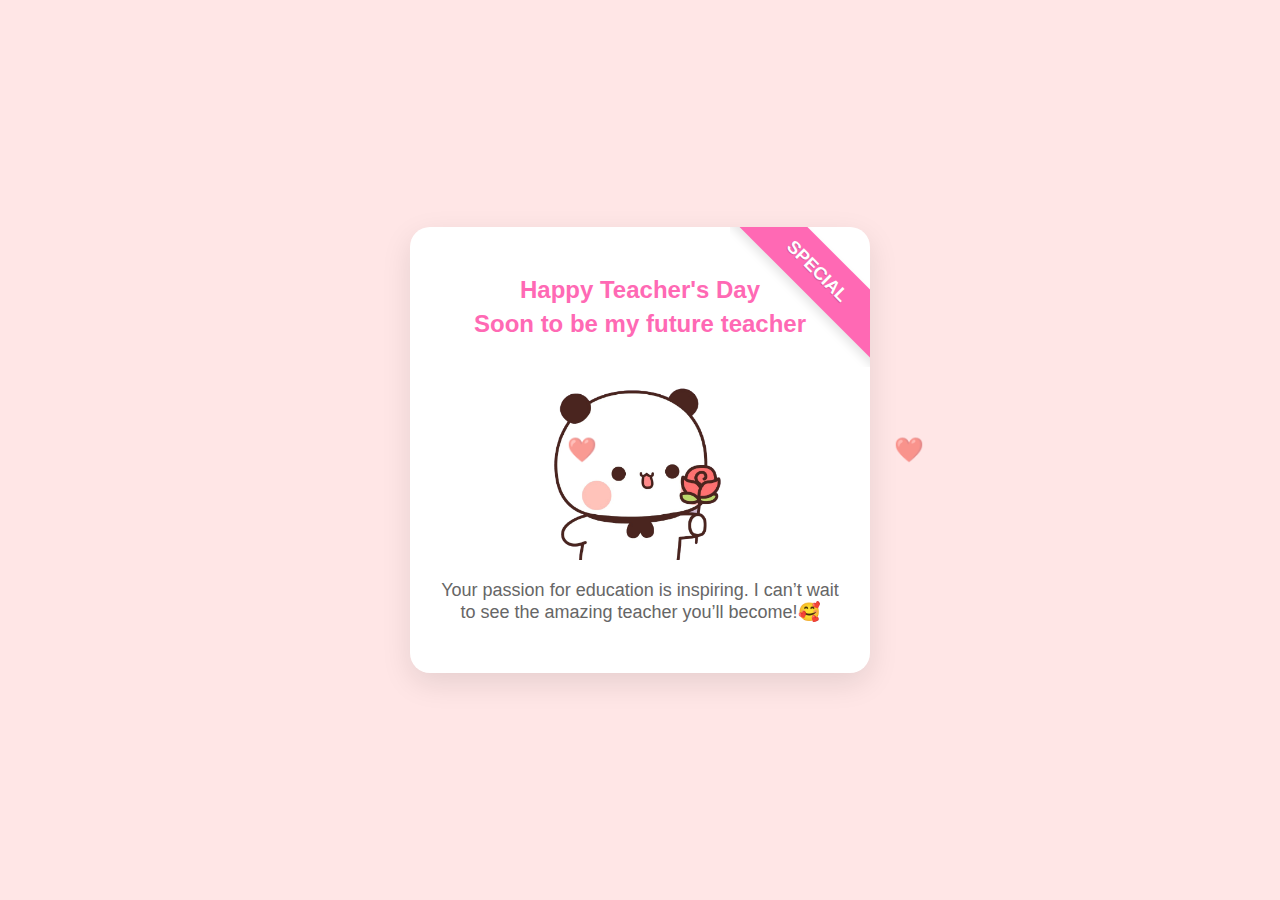
==== special.html @ ced45fee "Add files via upload" ====
<!DOCTYPE html>
<html lang="en">
<head>
    <meta charset="UTF-8">
    <meta name="viewport" content="width=device-width, initial-scale=1.0">
    <title>Happy Teacher's Day</title>
    <style>
        body {
            font-family: 'Arial', sans-serif;
            background-color: #ffe6e6;
            display: flex;
            justify-content: center;
            align-items: center;
            height: 100vh;
            margin: 0;
            overflow: hidden;
        }

        .card {
            background-color: white;
            border-radius: 20px;
            box-shadow: 0 10px 30px rgba(0, 0, 0, 0.1);
            padding: 30px;
            text-align: center;
            max-width: 400px;
            width: 90%;
            position: relative;
            overflow: hidden;
        }

        h1 {
            color: #ff69b4;
            font-size: 24px;
            margin-bottom: 20px;
            line-height: 1.4;
        }

        .panda-container {
            width: 200px;
            height: 200px;
            margin: 0 auto 20px;
            position: relative;
        }

        .panda-image {
            width: 100%;
            height: 100%;
            object-fit: contain;
            transition: transform 0.3s ease;
        }

        .heart {
            position: absolute;
            font-size: 24px;
            color: #ff69b4;
            opacity: 0;
            transition: all 0.5s ease;
        }

        .card:hover .panda-image {
            transform: scale(1.1);
        }

        .card:hover .heart {
            opacity: 1;
            transform: translateY(-20px);
        }

        .message {
            font-size: 18px;
            color: #666;
            margin-bottom: 20px;
        }

        .ribbon {
            position: absolute;
            top: -10px;
            right: -10px;
            width: 150px;
            height: 150px;
            overflow: hidden;
        }

        .ribbon::before,
        .ribbon::after {
            position: absolute;
            z-index: -1;
            content: '';
            display: block;
            border: 5px solid #ff69b4;
            border-top-color: transparent;
            border-right-color: transparent;
        }

        .ribbon::before {
            top: 0;
            left: 0;
        }

        .ribbon::after {
            bottom: 0;
            right: 0;
        }

        .ribbon span {
            position: absolute;
            display: block;
            width: 225px;
            padding: 15px 0;
            background-color: #ff69b4;
            box-shadow: 0 5px 10px rgba(0,0,0,.1);
            color: #fff;
            font: 700 18px/1 'Lato', sans-serif;
            text-shadow: 0 1px 1px rgba(0,0,0,.2);
            text-transform: uppercase;
            text-align: center;
            left: -25px;
            top: 30px;
            transform: rotate(45deg);
        }
    </style>
</head>
<body>
    <div class="card">
        <div class="ribbon"><span>Special</span></div>
        <h1>Happy Teacher's Day<br>Soon to be my future teacher</h1>
        <div class="panda-container">
            <img src="panda.gif" alt="Cute Panda" class="panda-image"> <!-- Updated src for local image -->
            <span class="heart" style="top: 20%; left: 20%;">❤️</span>
            <span class="heart" style="top: 30%; right: 25%;">❤️</span>
            <span class="heart" style="bottom: 25%; left: 30%;">❤️</span>
        </div>
        <p class="message">Your passion for education is inspiring. I can’t wait to see the amazing teacher you’ll become!🥰</p>
    </div>

    <script>
        // Add floating hearts animation
        function createHeart() {
            const heart = document.createElement('div');
            heart.innerHTML = '❤️';
            heart.style.position = 'fixed';
            heart.style.fontSize = '24px';
            heart.style.left = Math.random() * 100 + 'vw';
            heart.style.animationDuration = Math.random() * 3 + 2 + 's';
            heart.style.opacity = Math.random();
            heart.style.animation = 'float-up 3s linear';
            document.body.appendChild(heart);

            setTimeout(() => {
                heart.remove();
            }, 3000);
        }

        setInterval(createHeart, 300);

        // CSS for floating hearts animation
        const style = document.createElement('style');
        style.textContent = `
            @keyframes float-up {
                0% {
                    transform: translateY(100vh);
                    opacity: 1;
                }
                100% {
                    transform: translateY(-100vh);
                    opacity: 0;
                }
            }
        `;
        document.head.appendChild(style);
    </script>
</body>
</html>
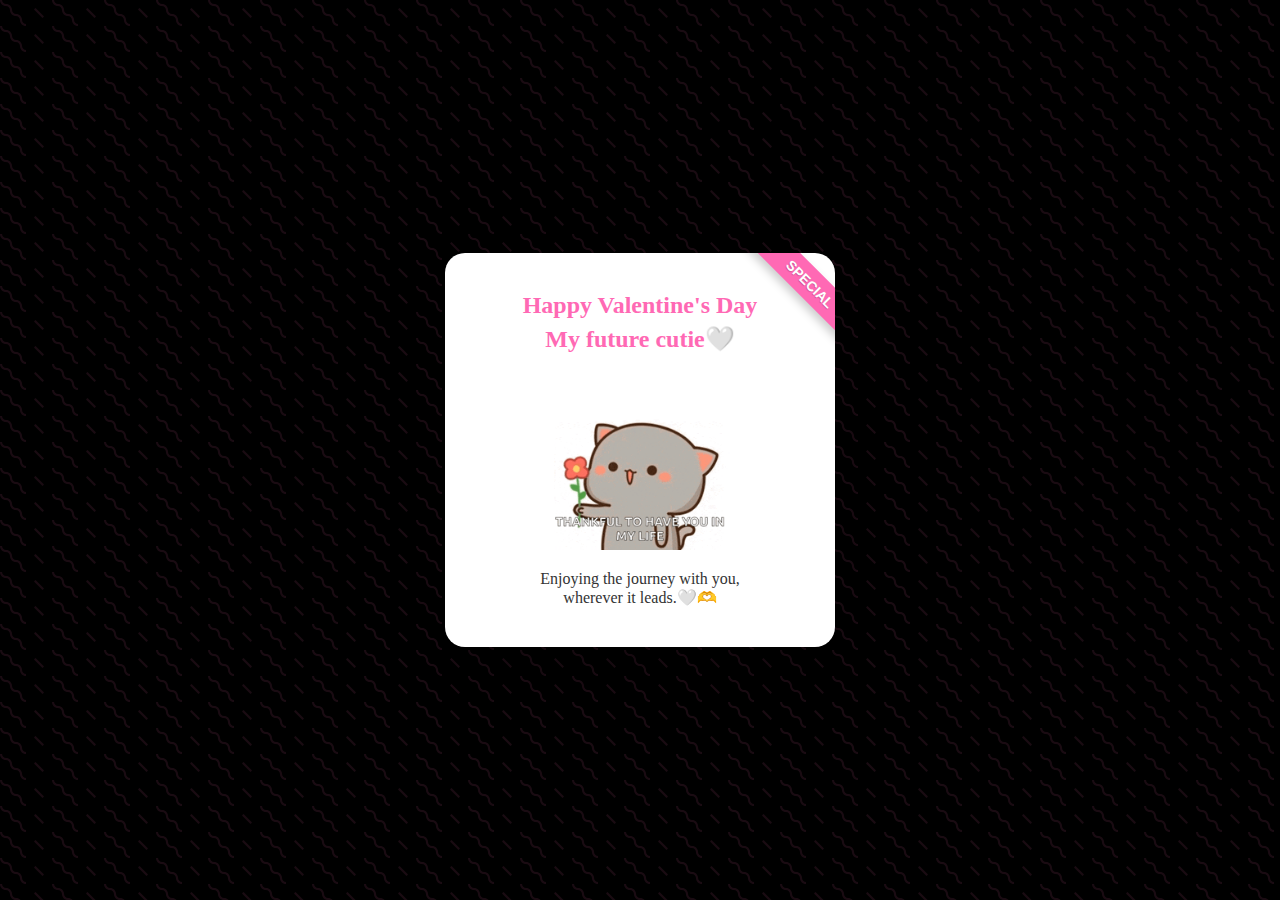
==== commit 930b5c88: "Add files via upload" ====
--- a/special.html
+++ b/special.html
@@ -3,171 +3,22 @@
 <head>
     <meta charset="UTF-8">
     <meta name="viewport" content="width=device-width, initial-scale=1.0">
-    <title>Happy Teacher's Day</title>
-    <style>
-        body {
-            font-family: 'Arial', sans-serif;
-            background-color: #ffe6e6;
-            display: flex;
-            justify-content: center;
-            align-items: center;
-            height: 100vh;
-            margin: 0;
-            overflow: hidden;
-        }
-
-        .card {
-            background-color: white;
-            border-radius: 20px;
-            box-shadow: 0 10px 30px rgba(0, 0, 0, 0.1);
-            padding: 30px;
-            text-align: center;
-            max-width: 400px;
-            width: 90%;
-            position: relative;
-            overflow: hidden;
-        }
-
-        h1 {
-            color: #ff69b4;
-            font-size: 24px;
-            margin-bottom: 20px;
-            line-height: 1.4;
-        }
-
-        .panda-container {
-            width: 200px;
-            height: 200px;
-            margin: 0 auto 20px;
-            position: relative;
-        }
-
-        .panda-image {
-            width: 100%;
-            height: 100%;
-            object-fit: contain;
-            transition: transform 0.3s ease;
-        }
-
-        .heart {
-            position: absolute;
-            font-size: 24px;
-            color: #ff69b4;
-            opacity: 0;
-            transition: all 0.5s ease;
-        }
-
-        .card:hover .panda-image {
-            transform: scale(1.1);
-        }
-
-        .card:hover .heart {
-            opacity: 1;
-            transform: translateY(-20px);
-        }
-
-        .message {
-            font-size: 18px;
-            color: #666;
-            margin-bottom: 20px;
-        }
-
-        .ribbon {
-            position: absolute;
-            top: -10px;
-            right: -10px;
-            width: 150px;
-            height: 150px;
-            overflow: hidden;
-        }
-
-        .ribbon::before,
-        .ribbon::after {
-            position: absolute;
-            z-index: -1;
-            content: '';
-            display: block;
-            border: 5px solid #ff69b4;
-            border-top-color: transparent;
-            border-right-color: transparent;
-        }
-
-        .ribbon::before {
-            top: 0;
-            left: 0;
-        }
-
-        .ribbon::after {
-            bottom: 0;
-            right: 0;
-        }
-
-        .ribbon span {
-            position: absolute;
-            display: block;
-            width: 225px;
-            padding: 15px 0;
-            background-color: #ff69b4;
-            box-shadow: 0 5px 10px rgba(0,0,0,.1);
-            color: #fff;
-            font: 700 18px/1 'Lato', sans-serif;
-            text-shadow: 0 1px 1px rgba(0,0,0,.2);
-            text-transform: uppercase;
-            text-align: center;
-            left: -25px;
-            top: 30px;
-            transform: rotate(45deg);
-        }
-    </style>
+    <title>Happy Valentine's Day</title>
+    <link rel="stylesheet" type="text/css" href="special_style.css">
 </head>
 <body>
     <div class="card">
         <div class="ribbon"><span>Special</span></div>
-        <h1>Happy Teacher's Day<br>Soon to be my future teacher</h1>
+        <h1>Happy Valentine's Day<br>My future cutie🤍</h1>
         <div class="panda-container">
-            <img src="panda.gif" alt="Cute Panda" class="panda-image"> <!-- Updated src for local image -->
+            <img src="imgs/panda2.gif" alt="Cute Panda" class="panda-image"> <!-- Updated src for local image -->
             <span class="heart" style="top: 20%; left: 20%;">❤️</span>
             <span class="heart" style="top: 30%; right: 25%;">❤️</span>
             <span class="heart" style="bottom: 25%; left: 30%;">❤️</span>
         </div>
-        <p class="message">Your passion for education is inspiring. I can’t wait to see the amazing teacher you’ll become!🥰</p>
+        <p class="message">Enjoying the journey with you,<br>wherever it leads.🤍🫶</p>
     </div>
 
-    <script>
-        // Add floating hearts animation
-        function createHeart() {
-            const heart = document.createElement('div');
-            heart.innerHTML = '❤️';
-            heart.style.position = 'fixed';
-            heart.style.fontSize = '24px';
-            heart.style.left = Math.random() * 100 + 'vw';
-            heart.style.animationDuration = Math.random() * 3 + 2 + 's';
-            heart.style.opacity = Math.random();
-            heart.style.animation = 'float-up 3s linear';
-            document.body.appendChild(heart);
-
-            setTimeout(() => {
-                heart.remove();
-            }, 3000);
-        }
-
-        setInterval(createHeart, 300);
-
-        // CSS for floating hearts animation
-        const style = document.createElement('style');
-        style.textContent = `
-            @keyframes float-up {
-                0% {
-                    transform: translateY(100vh);
-                    opacity: 1;
-                }
-                100% {
-                    transform: translateY(-100vh);
-                    opacity: 0;
-                }
-            }
-        `;
-        document.head.appendChild(style);
-    </script>
+<script src="special_script.js"></script>
 </body>
-</html>
+</html>--- a/special_style.css
+++ b/special_style.css
@@ -0,0 +1,140 @@
+body {
+    font-family: 'monospace', sans-serif; /* Corrected font-family */
+    background-color: #000; /* Black background */
+    background-image: url("data:image/svg+xml,%3Csvg width='52' height='26' viewBox='0 0 52 26' xmlns='http://www.w3.org/2000/svg'%3E%3Cg fill='none' fill-rule='evenodd'%3E%3Cg fill='%23ff69b4' fill-opacity='0.1'%3E%3Cpath d='M10 10c0-2.21-1.79-4-4-4-3.314 0-6-2.686-6-6h2c0 2.21 1.79 4 4 4 3.314 0 6 2.686 6 6 0 2.21 1.79 4 4 4 3.314 0 6 2.686 6 6 0 2.21 1.79 4 4 4v2c-3.314 0-6-2.686-6-6 0-2.21-1.79-4-4-4-3.314 0-6-2.686-6-6zm25.464-1.95l8.486 8.486-1.414 1.414-8.486-8.486 1.414-1.414z' /%3E%3C/g%3E%3C/g%3E%3C/svg%3E");
+    display: flex;
+    justify-content: center;
+    align-items: center;
+    min-height: 100vh; /* Changed to min-height for better mobile support */
+    margin: 0;
+    overflow: hidden;
+}
+
+/* Media query for mobile devices */
+@media (max-width: 768px) {
+    body {
+        flex-direction: column; /* Stack elements vertically */
+        overflow-y: auto; /* Allow vertical scrolling */
+        padding: 20px; /* Add padding for mobile */
+    }
+
+    .card {
+        width: 100%; /* Full width on mobile */
+        height: auto; /* Auto height for content */
+        max-width: none; /* Remove max-width restriction */
+    }
+}
+
+.card {
+    background-color: #fff; /* White card background for contrast */
+    border-radius: 20px;
+    box-shadow: 0 15px 40px rgba(0, 0, 0, 0.2); /* Softer shadow */
+    padding: 20px; /* Adjusted padding for medium size */
+    text-align: center;
+    max-width: 350px; /* Adjusted max-width for medium size */
+    width: 76%;
+    height: auto; /* Changed to auto for better content fitting */
+    position: relative;
+    overflow: hidden;
+}
+
+h1 {
+    color: #ff69b4; /* Pink text for the heading */
+    font-size: 24px; /* Slightly smaller font size for medium design */
+    margin-bottom: 13px;
+    line-height: 1.4;
+    font-family: 'Georgia', serif; /* Elegant font */
+}
+
+.panda-container {
+    width: 180px; /* Adjusted width for medium size */
+    height: 180px; /* Adjusted height for medium size */
+    margin: 0 auto 20px;
+    position: relative;
+}
+
+.panda-image {
+    width: 100%;
+    height: 100%;
+    object-fit: contain;
+    transition: transform 0.3s ease;
+}
+
+.heart {
+    position: absolute;
+    font-size: 24px;
+    color: #ff69b4; /* Pink hearts */
+    opacity: 0;
+    transition: all 0.5s ease;
+    animation: float 3s infinite; /* Floating animation */
+}
+
+.card:hover .panda-image {
+    transform: scale(1.1);
+}
+
+.card:hover .heart {
+    opacity: 1;
+    transform: translateY(-20px);
+}
+
+.message {
+    font-size: 16px; /* Adjusted font size for medium design */
+    color: #333; /* Darker text for better readability */
+    margin-bottom: 20px;
+    font-family: 'Georgia', serif; /* Elegant font */
+}
+
+.ribbon {
+    position: absolute;
+    top: -9px;
+    right: -10px;
+    width: 150px;
+    height: 150px;
+    overflow: hidden;
+}
+
+.ribbon::before,
+.ribbon::after {
+    position: absolute;
+    z-index: -1;
+    content: '';
+    display: block;
+    border: 5px solid #ff69b4; /* Pink ribbon */
+    border-top-color: transparent;
+    border-right-color: transparent;
+}
+
+.ribbon::before {
+    top: 0;
+    left: 0;
+}
+
+.ribbon::after {
+    bottom: 0;
+    right: 0;
+}
+
+.ribbon span {
+    position: absolute;
+    display: block;
+    width: 280px;
+    padding: 15px 0;
+    background-color: #ff69b4; /* Pink ribbon background */
+    box-shadow: 0 5px 10px rgba(0,0,0,.2);
+    color: #fff; /* White text */
+    font: 700 14px/0 'Lato', sans-serif;
+    text-shadow: 0 1px 1px rgba(0,0,0,.2);
+    text-transform: uppercase;
+    text-align: center;
+    left: -25px;
+    top: 25px;
+    transform: rotate(45deg);
+}
+
+/* Floating hearts animation */
+@keyframes float {
+    0% { transform: translateY(0); }
+    50% { transform: translateY(-10px); }
+    100% { transform: translateY(0); }
+}